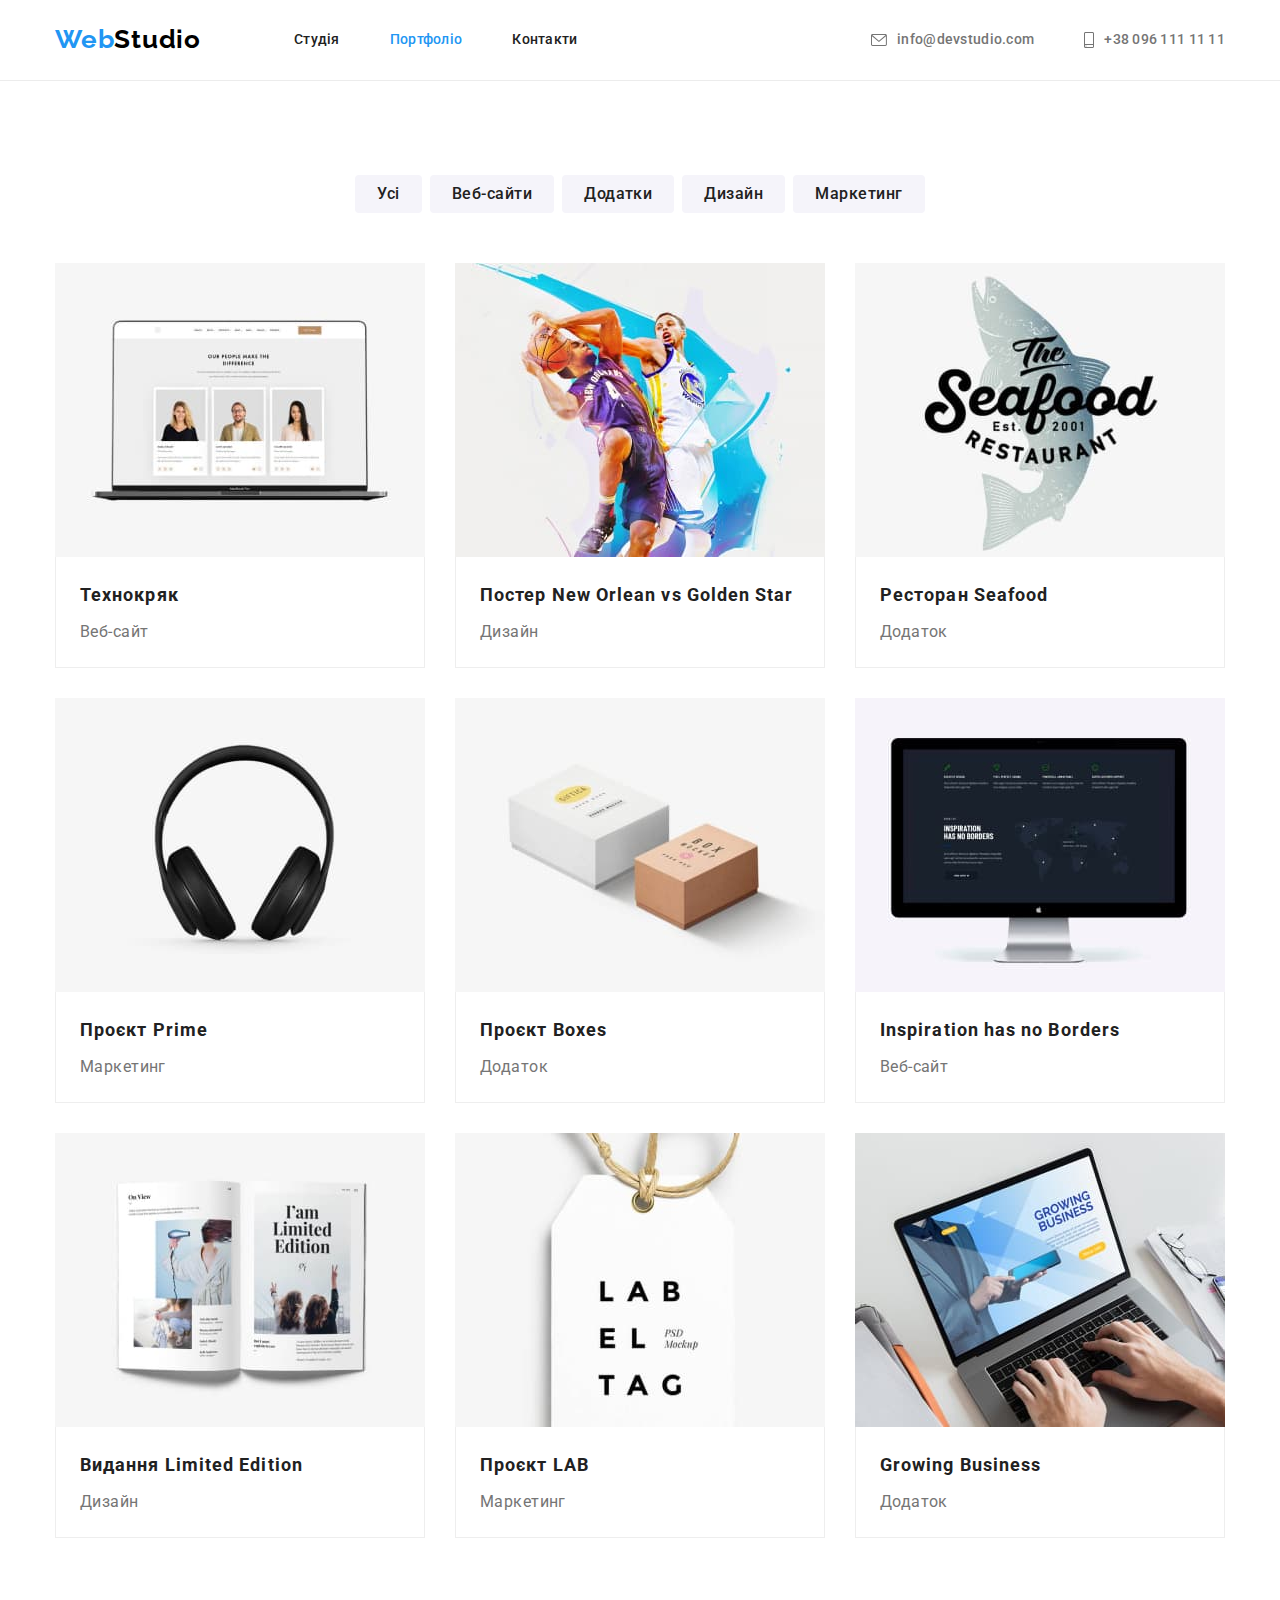
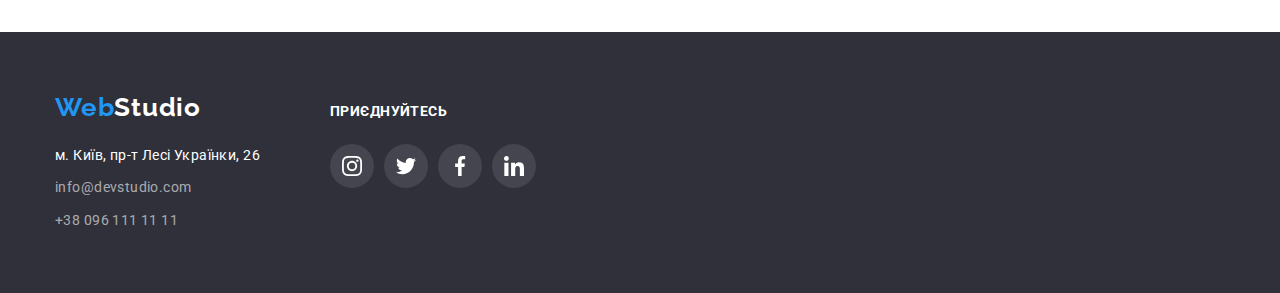
==== portfolio.html @ b747f18c "Initial commit" ====
<!DOCTYPE html>
<html lang="uk">

<head>
    <meta charset="UTF-8">
    <meta name="viewport" content="width=device-width, initial-scale=1.0">
    <link href="https://fonts.googleapis.com/css2?family=Raleway:wght@700&family=Roboto:wght@400;500;700;900&display=swap"
        rel="stylesheet">
    <title>Студія</title>
    <link rel="stylesheet" href="https://cdnjs.cloudflare.com/ajax/libs/modern-normalize/1.1.0/modern-normalize.min.css">
    <link rel="stylesheet" href="./css/styles.css">
</head>

<body>
    <!-- Site header -->
    <header class="header">
        <div class="container header-wrap">
            <nav class="header-nav">
                <a lang="en" href="./index.html" class="logo">
                    <span class="accent">Web</span><span class="logo-letter">Studio</span></a>
                <ul class="header-list">
                    <li><a href="./index.html" class="header-link link">Студія</a></li>
                    <li><a href="#" class="header-link link current">Портфоліо</a></li>
                    <li><a href="#" class="header-link link">Контакти</a></li>
                </ul>
            </nav>
            <ul class="contacts">
                <li><a href="mailto://info@devstudio.com" class="contact link"><svg width="16" height="12" class="icon-contact">
                            <use href="./images/icons.svg#icon-envelope"></use>
                        </svg>info@devstudio.com</a></li>
                <li><a href="tel:+380961111111" class="contact link"><svg width="10" height="16" class="icon-contact">
                            <use href="./images/icons.svg#icon-smartphone"></use>
                        </svg>+38 096 111 11 11</a></li>
            </ul>
        </div>
        
    </header>
    <main>
        <!--Portfolio section-->
        <section class="section">
            <div class="container">
                <h1 class="visually-hidden">Portfolio</h1>
                <ul class="filters">
                    <Li><button type="button" class="filter title button">Усі</button></Li>
                    <Li><button type="button" class="filter title button">Веб-сайти</button></Li>
                    <Li><button type="button" class="filter title button">Додатки</button></Li>
                    <Li><button type="button" class="filter title button">Дизайн</button></Li>
                    <Li><button type="button" class="filter title button">Маркетинг</button></Li>
                </ul>
                <ul class="project-cards">
                    <li class="project card">
                        <a href="">
                            <img src="./images/project/project_1.jpg" alt="Ноутбук" width="370" height="294">
                            <div class="card-container">
                                <h2 class="card-title title">Технокряк</h2>
                                <p class="project-title">Веб-сайт</p>
                            </div>
                            <!-- <p class="project-text">Lorem ipsum dolor sit amet consectetur adipisicing elit. Veniam, provident eos?</p> -->
                        </a>       
                    </li>
                    <li class="project card">
                        <a href="">
                            <img src="./images/project/project_2.jpg" alt="Троє баскетбольних гравців" width="370" height="294">
                            <div class="card-container">
                                <h2 class="card-title title">Постер New Orlean vs Golden Star</h2>
                                <p class="project-title">Дизайн</p>
                            </div>
                            <!-- <p class="project-text">Lorem ipsum dolor sit amet consectetur adipisicing elit. Eveniet, tempora.</p> -->
                        </a>
                    
                    </li>
                    <li class="project card">
                        <a href="">
                            <img src="./images/project/project_3.jpg" alt="Seafood логотип" width="370" height="294">
                            <div class="card-container">
                                <h2 class="card-title title">Ресторан Seafood</h2>
                                <p class="project-title">Додаток</p>
                            </div>
                            <!-- <p class="project-text">Lorem ipsum dolor, sit amet consectetur adipisicing elit. Nostrum!</p> -->
                        </a>    
                    </li>
                    <li class="project card">
                        <a href="">
                            <img src="./images/project/project_4.jpg" alt="навушники" width="370" height="294">
                            <div class="card-container">
                                <h2 class="card-title title">Проєкт Prime</h2>
                                <p class="project-title">Маркетинг</p> 
                            </div>
                            <!-- <p class="project-text">Lorem ipsum dolor sit amet consectetur, adipisicing elit. Possimus.</p> -->
                        </a>
                    </li>
                    <li class="project card">
                        <a href="">
                            <img src="./images/project/project_5.jpg" alt="дві коробки" width="370" height="294">
                            <div class="card-container">
                                <h2 class="card-title title">Проєкт Boxes</h2>
                                <p class="project-title">Додаток</p>
                            </div>
                            <!-- <p class="project-text">Lorem ipsum, dolor sit amet consectetur adipisicing elit. Sunt.</p>   -->
                        </a> 
                    </li>
                    <li class="project card">
                        <a href="">
                            <img src="./images/project/project_6.jpg" alt="монітор" width="370" height="294">
                            <div class="card-container">
                                <h2 class="card-title title">Inspiration has no Borders</h2>
                                <p class="project-title">Веб-сайт</p>
                            </div>
                            <!-- <p class="project-text">Lorem ipsum dolor sit amet consectetur adipisicing elit. Ratione.</p> -->
                        </a>
                    </li>
                    <li class="project card">
                        <a href="">
                            <img src="./images/project/project_7.jpg" alt="відкрита книга" width="370" height="294">
                            <div class="card-container">
                                <h2 class="card-title title">Видання Limited Edition</h2>
                                <p class="project-title">Дизайн</p>
                            </div>
                            <!-- <p class="project-text">Lorem ipsum dolor sit amet consectetur adipisicing elit. Debitis.</p> -->
                        </a>
                    </li>
                    <li class="project card">
                        <a href="">
                            <img src="./images/project/project_8.jpg" alt="label тег" width="370" height="294">
                            <div class="card-container">
                                <h2 class="card-title title">Проєкт LAB</h2>
                                <p class="project-title">Маркетинг</p>
                            </div>
                            <!-- <p class="project-text">Lorem ipsum dolor sit amet consectetur adipisicing elit. Quas.</p> -->
                        </a>
                    </li>
                    <li class="project card">
                        <a href="">
                            <img src="./images/project/project_9.jpg" alt="робота за комп'ютером " width="370" height="294">
                            <div class="card-container">
                                <h2 class="card-title title">Growing Business</h2>
                                <p class="project-title">Додаток</p>
                            </div>
                            <!-- <p class="project-text">Lorem ipsum dolor sit amet consectetur adipisicing elit. Ut.</p> -->
                        </a>
                    </li>
                </ul>
            </div>
            

        </section>
    </main>
    <footer class="footer">
        <div class="container footer-wrapper">
            <div class="address-wrapper">
                <a lang="en" href="./index.html" class="logo link">
                    <span class="accent">Web</span>Studio</a>
                </a>
                <address class="address">
                    <ul>
                        <li>
                            <a href="https://goo.gl/maps/q37ei5Kf7AUgtXnX9" target="_blank"
                                rel="noopener noreferrer nofollow" class="address-item color link">м. Київ, пр-т Лесі
                                Українки, 26</a>
                        </li>
                        <li>
                            <a href="mailto://info@devstudio.com" class="address-item link">info@devstudio.com</a>
                        </li>
                        <li><a href="tel:+380961111111" class="address-item link">+38 096 111 11 11</a></li>
                    </ul>
                </address>
            </div>
            <div class="footer-join">
                <b class="footer-join-title">Приєднуйтесь</b>
                <ul class="footer-join-list">
                    <li class="footer-icon">
                        <a href=""><svg class="footer-shape">
                                <use href="./images/icons.svg#icon-instagram"></use>
                            </svg></a>
                    </li>
    
                    <li class="footer-icon">
                        <a href=""><svg class="footer-shape">
                                <use href="./images/icons.svg#icon-twitter"></use>
                            </svg></a>
                    </li>
    
                    <li class="footer-icon">
                        <a href=""><svg class="footer-shape">
                                <use href="./images/icons.svg#icon-facebook"></use>
                            </svg></a>
                    </li>
    
                    <li class="footer-icon">
                        <a href=""><svg class="footer-shape">
                                <use href="./images/icons.svg#icon-linkedin"></use>
                            </svg></a>
                    </li>
                </ul>
    
            </div>
    
        </div>
    
    </footer>

</body>

</html>
---- css/styles.css ----
:root {
    --primary-text-color: #757575;
    --lurge-title-color: #FFFFFF;
    --title-text-color: #212121;
    --accent-color: #2196F3;
    --header-logo-color: #000000;
    --hero-footer-color: #2F303A;
    --section-color: #F5F4FA;
    --a-color: rgba(255, 255, 255, 0.6);
    --icon-color: #AFB1B8;
}

h1,
h2,
h3,
h4,
h5,
h6,
ul,
p {
    margin: 0;
}

ul {
    padding: 0;
    list-style: none;
}

body {
    background-color: var(--lurge-title-color);
    color: var(--primary-text-color);
    font-family: "Roboto", sans-serif;
    letter-spacing: 0.03em;
    font-size: 14px;
    line-height: 1.7;
}

img {
    display: block;
}

svg {
    padding: 0;
    margin: 0;
}

.container {
    width: 1200px;
    margin: 0 auto;
    padding: 0 15px;
    /* outline: 1px solid pink ; */
}

.title {
    color: var(--title-text-color);
}

a {
    text-decoration: none;
}

.link {
    color: var(--primary-text-color);
}

.link:hover,
.link:focus {
    color: var(--accent-color);
}

.section {
    padding-top: 94px;
    padding-bottom: 94px;
}

.logo {
    display: block;
    color: #000000;
    font-family: "Raleway", sans-serif;
    font-weight: 700;
    font-size: 26px;
    line-height: 1.2;
    letter-spacing: 0.03em;
    text-decoration: none;
}

/* Site header */
header {
    border-bottom: 1px solid #ECECEC;
}

.header .logo {
    margin-right: 93px;
    padding-top: 24px;
    padding-bottom: 25px;
}

.accent {
    color: var(--accent-color);
}

.header-list .current {
    color: var(--accent-color);
}

.header .link {
    display: flex;
    align-items: center;
    padding-top: 32px;
    padding-bottom: 32px;
    /* background-color: purple; */
}

.icon-contact {
    /* width: 20px;
    height: 20px; */
    margin-right: 10px;
    fill: currentColor;
}

.icon-contact:hover,
.icon-contact:focus {
    fill: currentColor;
}

.header-wrap {
    display: flex;
}

.header-nav {
    display: flex;
    align-items: center;
}

.header-list {
    display: flex;
    gap: 50px;
}

.contacts {
    display: flex;
    gap: 50px;
    align-items: center;
    margin-left: auto;
}

.header-link,
.contact {
    display: block;
    font-weight: 500;
    font-size: 14px;
    line-height: 1.14;
    letter-spacing: 0.02em;
}

.header-link {
    color: var(--title-text-color);
}

/* Hero section */
.hero {
    background: linear-gradient(rgba(47, 48, 58, 0.4), rgba(47, 48, 58, 0.4)), url(../images/bg-img.jpg);
    background-position: center;
    background-repeat: no-repeat;
    background-size: cover;
    max-width: 1600px;
    min-height: 600px;
    padding-top: 200px;
    padding-bottom: 200px;
    margin: auto;
    text-align: center;
} 

.hero-title {
    margin-bottom: 30px;
    width: 696px;
    height: 120px;
    margin-left: auto;
    margin-right: auto;

    color: var(--lurge-title-color);
    font-weight: 900;
    font-size: 44px;
    line-height: 1.36;
    /* text-align: center; */
    letter-spacing: 0.06em;
    text-transform: uppercase;
}

.button {
    padding: 0;
    cursor: pointer;
}

.hero-button {
    box-shadow: 0px 4px 4px rgba(0, 0, 0, 0.15);
    border-radius: 4px;
    border: none;
    padding: 10px 32px;
    background-color: var(--accent-color);
    color: var(--lurge-title-color);
    font-family: inherit;
    font-weight: 700;
    font-size: 16px;
    line-height: 1.9;
    letter-spacing: 0.06em;
    text-align: center;
}

.hero-button:hover,
.hero-button:focus {
    background-color: #188CE8;
}

/* Preferens section */
.preference-list {
    display: flex;
}

.preference-list > li:not(:first-child) {
    margin-left: 30px;
}

.preference-list > li {
    /* background-color: blue; */
    width: 270px;
}

.preference-wrapper {
    width: 270px;
    height: 120px;
    background-color: var(--section-color);
    border-radius: 4px;
    display: flex;
    align-items: center;
    justify-content: center;
    margin-bottom: 30px;
}

.preference-title {
    font-weight: 700;
    font-size: 14px;
    line-height: 1.1;
    letter-spacing: 0.03em;
    text-transform: uppercase;
    margin-bottom: 10px;
}

/* Hide heading */
.visually-hidden {
    position: absolute;
    white-space: nowrap;
    width: 1px;
    height: 1px;
    overflow: hidden;
    border: 0;
    padding: 0;
    clip: rect(0 0 0 0);
    clip-path: inset(50%);
    margin: -1px;
}



.section-title {
    font-weight: 700;
    font-size: 36px;
    line-height: 1.2;
    text-align: center;
    margin-bottom: 50px;
}

/* Specifics section */
.specifics {
    padding-top: 0px;
}

.specific-list {
    display: flex;
}

.specific-list > li:not(:first-child) {
    margin-left: 30px;
}

/* Team */
.team {
    display: flex;
    justify-content: space-between;
}

.team > li {
    background-color: var(--lurge-title-color);
    box-shadow: 0px 1px 3px rgba(0, 0, 0, 0.12), 0px 1px 1px rgba(0, 0, 0, 0.14), 0px 2px 1px rgba(0, 0, 0, 0.2);
    border-radius: 0px 0px 4px 4px;
}

.team-container {
    padding-top: 30px;
    padding-bottom: 30px;

    text-align: center;
}

.section-team {
    background-color: var(--section-color);
}

.card {
    background-color: var(--lurge-title-color);
}

.name,
.desc {
    font-size: 16px;
    line-height: 1.2;
}

.name {
    margin-bottom: 10px;

    font-weight: 500;
}

.team-list {
    display: flex;
    gap: 10px;
    justify-content: center;
    margin-top: 16px;
}

.team-list a {
    display: flex;
    align-items: center;
    justify-content: center;
    height: 44px;
    width: 44px;
    background: var(--lurge-title-color);
    border-radius: 50%;
}

.section-team a:hover svg,
.section-team a:focus svg {
    fill: var(--lurge-title-color);
}

.team-list svg {
    width: 20px;
    height: 20px;
    fill: var(--icon-color)
}

.team-list a:hover,
.team-list a:focus {
    background: var(--accent-color);
    border-radius: 50%;
}

/* Customers */

.customers-list {
    display: flex;
    gap: 30px;
}

.customers-list a {
    display: flex;
    justify-content: center;
    align-items: center;
    width: 170px;
    height: 92px;
    border: 1px solid var(--icon-color);
    border-radius: 4px;
}

.customers svg {
    fill: var(--icon-color);
    width: 106px;
    height: 60px;
}

.customers-list a:hover,
.customers-list a:focus {
    border: 1px solid var(--accent-color);
}

.customers-list a:hover svg,
.customers-list a:focus svg {
    fill: var(--accent-color);
}

/* Portfolio */
.filter {
    border-radius: 4px;
    border: none;
    padding: 6px 22px;

    background-color: var(--section-color);
    font-family: inherit;       
    font-weight: 500;
    font-size: 16px;
    line-height: 1.62;
    text-align: center;
    letter-spacing: 0.03em;
}

.filter:hover,
.filter:focus {
    box-shadow: 0px 3px 1px rgba(0, 0, 0, 0.1), 0px 1px 2px rgba(0, 0, 0, 0.08), 0px 2px 2px rgba(0, 0, 0, 0.12);

    color: var(--lurge-title-color);
    background-color: var(--accent-color);
}

.card-title {
    font-weight: 700;
    font-size: 18px;
    line-height: 2;
    letter-spacing: 0.06em;
    margin-bottom: 4px;
}

.project-title {
    font-size: 16px;
    line-height: 1.88;
    color: var(--primary-text-color)
}

.filters {
    display: flex;
    justify-content: center;
    gap: 8px;
    margin-bottom: 50px;
}

.card-container {
    width: 370px;
    padding: 20px 24px;
    border-right: 1px solid #EEEEEE;
    border-left: 1px solid #EEEEEE;  
    border-bottom: 1px solid #EEEEEE;
}

.project-cards {
    display: flex;
    flex-wrap: wrap;
    /* justify-content: space-between; */
    /* width: 370px; */
}

.project-cards a {
    display: block;
}

.project-cards a:hover,
.project-cards a:focus {
    box-shadow: 0px 1px 1px rgba(0, 0, 0, 0.12), 0px 4px 4px rgba(0, 0, 0, 0.06), 1px 4px 6px rgba(0, 0, 0, 0.16);
}

.project {
    width: calc((100% - 60px) / 3);
    margin-right: 30px;
    margin-bottom: 30px;
}

.project:nth-child(3n) {
    margin-right: 0;
}

.project:nth-last-child(-n + 3) {
    margin-bottom: 0;
} 

/* Footer */
.footer {
    background-color: var(--hero-footer-color);
    padding-top: 60px;
    padding-bottom: 60px;
}

.footer-wrapper {
    display: flex;
    align-items: baseline;
}

.footer .logo {
    margin-bottom: 20px;

    color: var(--lurge-title-color);
}

.address-item {
    display: block;

    font-style: normal;
    color: var(--a-color);
}

.address li:not(:last-child) {
    margin-bottom: 9px;
}

.address-item.color {
    color: var(--lurge-title-color);
}

.footer-join {
    margin-left: 70px;
}

.footer-join-title {
    font-weight: 700;
    font-size: 14px;
    line-height: 1.14;
    text-transform: uppercase;
    color: var(--lurge-title-color);
}

.footer-join-list {
    display: flex;
    gap: 10px;
    margin-top: 20px;
}

.footer-join-list a {
    display: flex;
    align-items: center;
    justify-content: center;
    height: 44px;
    width: 44px;
    background: rgba(255, 255, 255, 0.1);
    border-radius: 50%;
}

.footer-join-list svg {
    fill: var(--lurge-title-color);
    width: 20px;
    height: 20px;
}

.footer-join-list a:hover {
    background: var(--accent-color);
    border-radius: 50%;
}

.footer-join-list a:focus {
    fill: var(--lurge-title-color);
    background: var(--accent-color);
    border-radius: 50%;
}
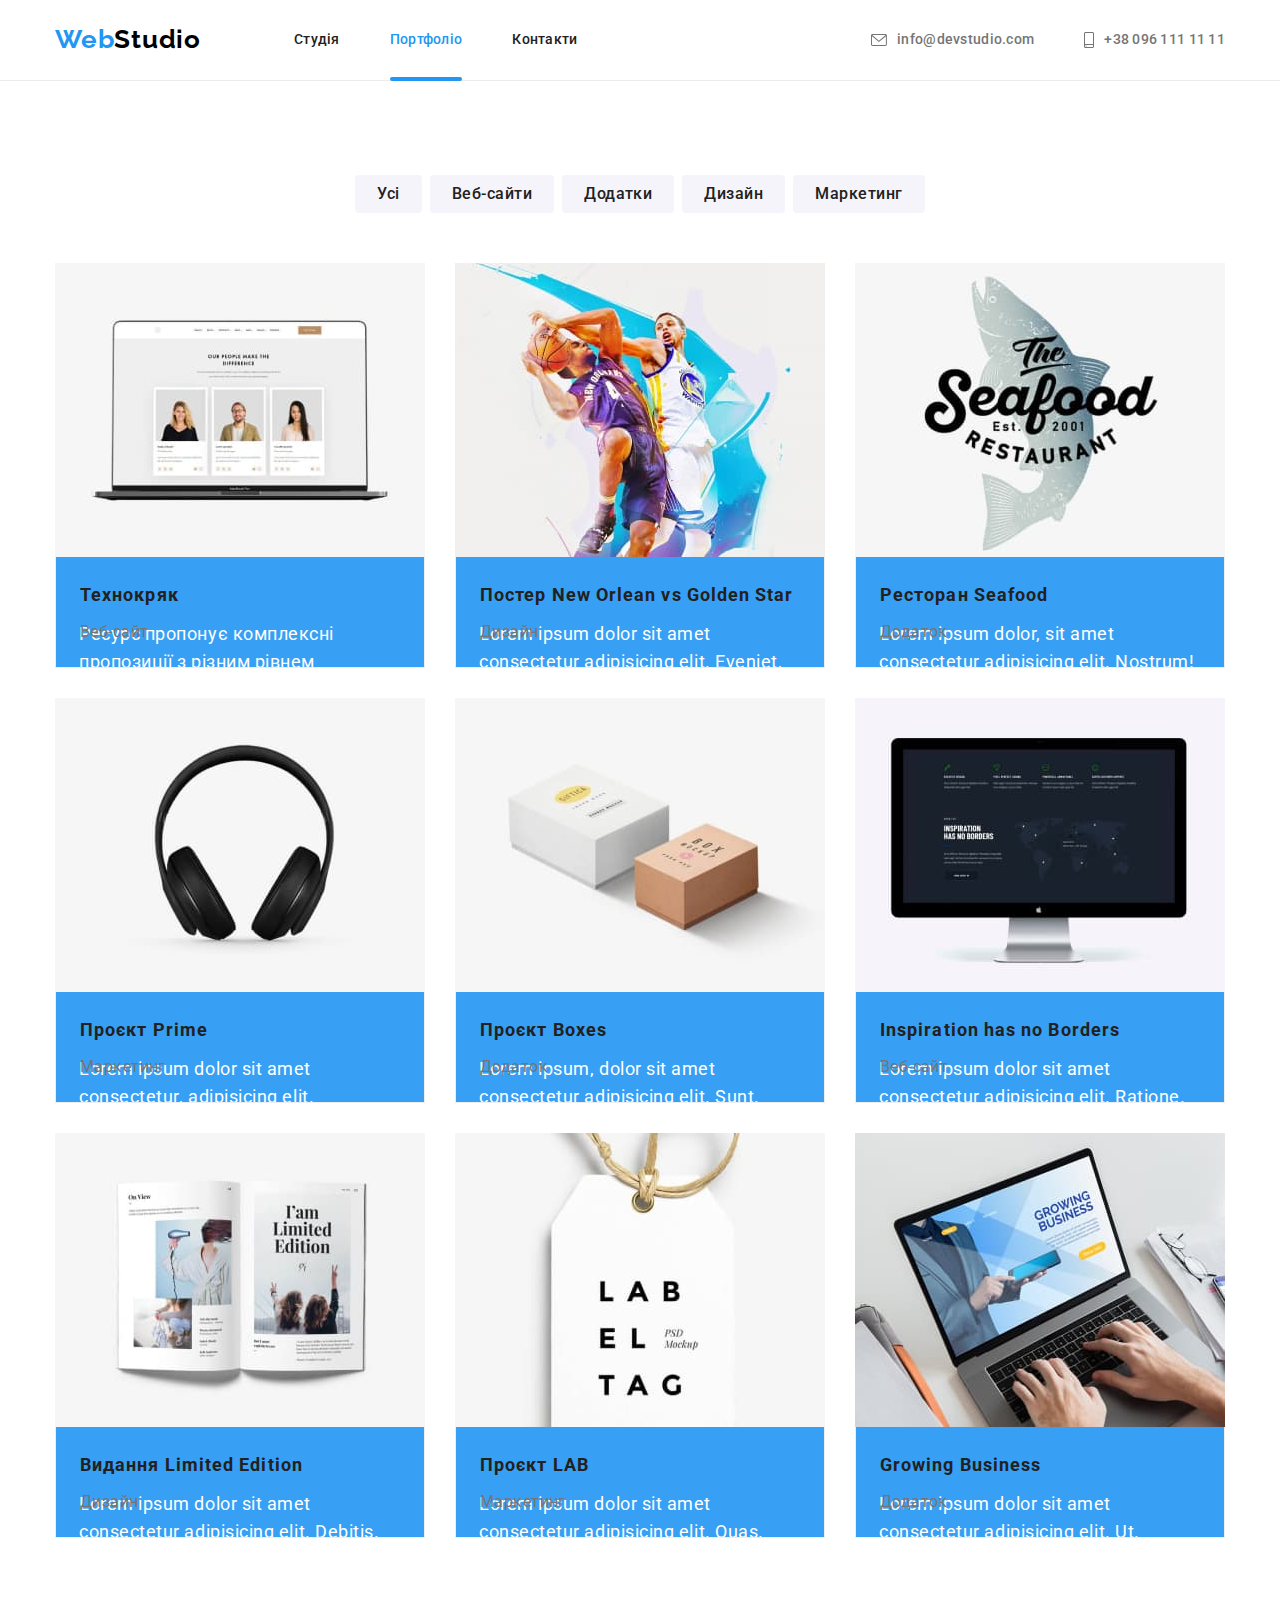
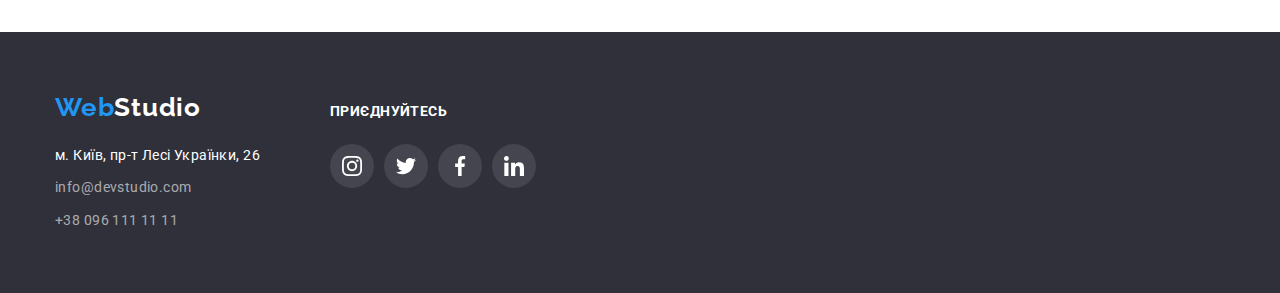
==== commit c6ff4975: "added modal" ====
--- a/portfolio.html
+++ b/portfolio.html
@@ -49,13 +49,16 @@
                 </ul>
                 <ul class="project-cards">
                     <li class="project card">
-                        <a href="">
+                        <a href=""> 
                             <img src="./images/project/project_1.jpg" alt="Ноутбук" width="370" height="294">
+                            <div class="project-overlay">
+                                <p class="project-text">Ресурс пропонує комплексні пропозиції з різним рівнем функціоналу та сервісів. Все це дозволить відвідувачу отримати
+                                вичерпні відомості про компанію чи приватну особу.</p>
+                            </div>
                             <div class="card-container">
                                 <h2 class="card-title title">Технокряк</h2>
                                 <p class="project-title">Веб-сайт</p>
                             </div>
-                            <!-- <p class="project-text">Lorem ipsum dolor sit amet consectetur adipisicing elit. Veniam, provident eos?</p> -->
                         </a>       
                     </li>
                     <li class="project card">
@@ -65,7 +68,9 @@
                                 <h2 class="card-title title">Постер New Orlean vs Golden Star</h2>
                                 <p class="project-title">Дизайн</p>
                             </div>
-                            <!-- <p class="project-text">Lorem ipsum dolor sit amet consectetur adipisicing elit. Eveniet, tempora.</p> -->
+                            <div class="project-overlay">
+                                <p class="project-text">Lorem ipsum dolor sit amet consectetur adipisicing elit. Eveniet, tempora.</p>
+                            </div>
                         </a>
                     
                     </li>
@@ -76,7 +81,9 @@
                                 <h2 class="card-title title">Ресторан Seafood</h2>
                                 <p class="project-title">Додаток</p>
                             </div>
-                            <!-- <p class="project-text">Lorem ipsum dolor, sit amet consectetur adipisicing elit. Nostrum!</p> -->
+                            <div class="project-overlay">
+                                <p class="project-text">Lorem ipsum dolor, sit amet consectetur adipisicing elit. Nostrum!</p>
+                            </div>
                         </a>    
                     </li>
                     <li class="project card">
@@ -86,7 +93,9 @@
                                 <h2 class="card-title title">Проєкт Prime</h2>
                                 <p class="project-title">Маркетинг</p> 
                             </div>
-                            <!-- <p class="project-text">Lorem ipsum dolor sit amet consectetur, adipisicing elit. Possimus.</p> -->
+                            <div class="project-overlay">
+                                <p class="project-text">Lorem ipsum dolor sit amet consectetur, adipisicing elit. Possimus.</p>
+                            </div>
                         </a>
                     </li>
                     <li class="project card">
@@ -96,7 +105,9 @@
                                 <h2 class="card-title title">Проєкт Boxes</h2>
                                 <p class="project-title">Додаток</p>
                             </div>
-                            <!-- <p class="project-text">Lorem ipsum, dolor sit amet consectetur adipisicing elit. Sunt.</p>   -->
+                            <div class="project-overlay">
+                                <p class="project-text">Lorem ipsum, dolor sit amet consectetur adipisicing elit. Sunt.</p>  
+                            </div>
                         </a> 
                     </li>
                     <li class="project card">
@@ -106,7 +117,9 @@
                                 <h2 class="card-title title">Inspiration has no Borders</h2>
                                 <p class="project-title">Веб-сайт</p>
                             </div>
-                            <!-- <p class="project-text">Lorem ipsum dolor sit amet consectetur adipisicing elit. Ratione.</p> -->
+                            <div class="project-overlay">
+                                <p class="project-text">Lorem ipsum dolor sit amet consectetur adipisicing elit. Ratione.</p>
+                            </div>
                         </a>
                     </li>
                     <li class="project card">
@@ -116,7 +129,9 @@
                                 <h2 class="card-title title">Видання Limited Edition</h2>
                                 <p class="project-title">Дизайн</p>
                             </div>
-                            <!-- <p class="project-text">Lorem ipsum dolor sit amet consectetur adipisicing elit. Debitis.</p> -->
+                            <div class="project-overlay">
+                                <p class="project-text">Lorem ipsum dolor sit amet consectetur adipisicing elit. Debitis.</p>
+                            </div>
                         </a>
                     </li>
                     <li class="project card">
@@ -126,7 +141,9 @@
                                 <h2 class="card-title title">Проєкт LAB</h2>
                                 <p class="project-title">Маркетинг</p>
                             </div>
-                            <!-- <p class="project-text">Lorem ipsum dolor sit amet consectetur adipisicing elit. Quas.</p> -->
+                            <div class="project-overlay">
+                                <p class="project-text">Lorem ipsum dolor sit amet consectetur adipisicing elit. Quas.</p>
+                            </div>
                         </a>
                     </li>
                     <li class="project card">
@@ -136,7 +153,9 @@
                                 <h2 class="card-title title">Growing Business</h2>
                                 <p class="project-title">Додаток</p>
                             </div>
-                            <!-- <p class="project-text">Lorem ipsum dolor sit amet consectetur adipisicing elit. Ut.</p> -->
+                            <div class="project-overlay">
+                                <p class="project-text">Lorem ipsum dolor sit amet consectetur adipisicing elit. Ut.</p>
+                            </div>    
                         </a>
                     </li>
                 </ul>
--- a/css/styles.css
+++ b/css/styles.css
@@ -57,10 +57,12 @@
 
 a {
     text-decoration: none;
+    transition: color 250ms cubic-bezier(0.4, 0, 0.2, 1);
 }
 
 .link {
     color: var(--primary-text-color);
+
 }
 
 .link:hover,
@@ -100,7 +102,20 @@
 }
 
 .header-list .current {
+    position: relative;
+    display: block;
     color: var(--accent-color);
+}
+
+.current::after {
+    position: absolute;
+    display: block;
+    content: '';
+    width: 100%;
+    height: 4px;
+    border-radius: 2px;
+    background-color: var(--accent-color);
+    top: 77px;
 }
 
 .header .link {
@@ -110,6 +125,10 @@
     padding-bottom: 32px;
     /* background-color: purple; */
 }
+
+/* .header-link .icon-contact {
+    transition: fill 2000ms cubic-bezier(0.4, 0, 0.2, 1);
+} */
 
 .icon-contact {
     /* width: 20px;
@@ -190,6 +209,11 @@
 .button {
     padding: 0;
     cursor: pointer;
+    margin: 0 auto;
+    display: block;
+    transition-property: background-color, box-shadow;
+    transition-duration: 250ms, 250ms;
+    transition-timing-function: cubic-bezier(0.4, 0, 0.2, 1), cubic-bezier(0.4, 0, 0.2, 1);
 }
 
 .hero-button {
@@ -204,12 +228,71 @@
     font-size: 16px;
     line-height: 1.9;
     letter-spacing: 0.06em;
-    text-align: center;
+    /* text-align: center; */
 }
 
 .hero-button:hover,
 .hero-button:focus {
     background-color: #188CE8;
+}
+
+/* Modal Section */
+.backdrop {
+    display: flex;
+    justify-content: center;
+    align-items: center;
+    position: fixed;
+    top: 0;
+    width: 100%;
+    height: 100%;
+    z-index: 3;
+    background-color: rgba(0, 0, 0, 0.1);
+    transition-property: background-color;
+    transition-duration: 250ms;
+    transition-timing-function: cubic-bezier(0.4, 0, 0.2, 1);
+}
+
+.modal {
+    display: flex;
+    justify-content: right;
+    position: absolute;
+    width: 528px;
+    height: 581px;
+    padding: 8px 8px;
+    background-color: #FFFFFF;
+    box-shadow: 0px 1px 3px rgba(0, 0, 0, 0.12), 0px 1px 1px rgba(0, 0, 0, 0.14), 0px 2px 1px rgba(0, 0, 0, 0.2);
+    border-radius: 4px;
+    transition-property: background-color, box-shadow;
+    transition-duration: 250ms, 250ms;
+    transition-timing-function: cubic-bezier(0.4, 0, 0.2, 1), cubic-bezier(0.4, 0, 0.2, 1);
+}
+
+.modal-close {
+    display: flex;
+    align-items: center;
+    justify-content: center;
+    background: var(--lurge-title-color);
+    border: rgba(0, 0, 0, 0.1) 1px solid;
+    border-radius: 50%;
+    width: 30px;
+    height: 30px;
+}
+
+.modal-close .svg {
+    fill: var(--lurge-title-color);
+}
+
+.is-hidden {
+    visibility: hidden;
+    opacity: 0;
+    pointer-events: none;
+}
+
+.backdrop.is-hidden .modal {
+    transform: scale(3);
+    transition-property: transform;
+    transition-duration: 250ms;
+    transition-timing-function: cubic-bezier(0.4, 0, 0.2, 1);
 }
 
 /* Preferens section */
@@ -335,8 +418,11 @@
     justify-content: center;
     height: 44px;
     width: 44px;
-    background: var(--lurge-title-color);
+    background-color: var(--lurge-title-color);
     border-radius: 50%;
+    transition-property: background-color;
+    transition-duration: 250ms;
+    transition-timing-function: cubic-bezier(0.4, 0, 0.2, 1);
 }
 
 .section-team a:hover svg,
@@ -347,7 +433,10 @@
 .team-list svg {
     width: 20px;
     height: 20px;
-    fill: var(--icon-color)
+    fill: var(--icon-color);
+    transition-property: fill;
+    transition-duration: 250ms;
+    transition-timing-function: cubic-bezier(0.4, 0, 0.2, 1);
 }
 
 .team-list a:hover,
@@ -371,12 +460,18 @@
     height: 92px;
     border: 1px solid var(--icon-color);
     border-radius: 4px;
+    transition-property: border;
+    transition-duration: 250ms;
+    transition-timing-function: cubic-bezier(0.4, 0, 0.2, 1);
 }
 
 .customers svg {
     fill: var(--icon-color);
     width: 106px;
     height: 60px;
+    transition-property: fill;
+    transition-duration: 250ms;
+    transition-timing-function: cubic-bezier(0.4, 0, 0.2, 1);
 }
 
 .customers-list a:hover,
@@ -402,6 +497,9 @@
     line-height: 1.62;
     text-align: center;
     letter-spacing: 0.03em;
+    transition-property: color, background-color, box-shadow;
+    transition-duration: 250ms, 250ms, 250ms;
+    transition-timing-function: cubic-bezier(0.4, 0, 0.2, 1), cubic-bezier(0.4, 0, 0.2, 1), cubic-bezier(0.4, 0, 0.2, 1);
 }
 
 .filter:hover,
@@ -434,6 +532,9 @@
 }
 
 .card-container {
+    position: relative;
+    overflow: hidden;
+    z-index: 2;
     width: 370px;
     padding: 20px 24px;
     border-right: 1px solid #EEEEEE;
@@ -450,11 +551,47 @@
 
 .project-cards a {
     display: block;
+    position: relative;
+    transition-property: box-shadow;
+    transition-duration: 250ms;
+    transition-timing-function: cubic-bezier(0.4, 0, 0.2, 1);
 }
 
 .project-cards a:hover,
 .project-cards a:focus {
     box-shadow: 0px 1px 1px rgba(0, 0, 0, 0.12), 0px 4px 4px rgba(0, 0, 0, 0.06), 1px 4px 6px rgba(0, 0, 0, 0.16);
+}
+
+.project a { 
+    position: relative;
+    transition-property: box-shadow;
+    transition-duration: 250ms;
+    transition-timing-function: cubic-bezier(0.4, 0, 0.2, 1);
+    overflow: hidden;
+}
+
+.project a:hover .project-overlay,
+.project a:focus .project-overlay {
+    transform: translatex(0);
+}
+
+.project-overlay {
+    position: absolute;
+    top: 0;
+    width: 370px;
+    height: 294px;
+    padding: 63px 24px;
+    margin: 0 auto;
+    font-size: 18px;
+    line-height: 1.56;
+    letter-spacing: 0.03em;
+    color: var(--lurge-title-color);
+    background-color: rgba(33, 150, 243, 0.9);
+    z-index: 1;
+    transform: translatey(100%);
+    transition-property: transform;
+    transition-duration: 250ms;
+    transition-timing-function: cubic-bezier(0.4, 0, 0.2, 1)
 }
 
 .project {
@@ -528,8 +665,12 @@
     justify-content: center;
     height: 44px;
     width: 44px;
-    background: rgba(255, 255, 255, 0.1);
+    background-color: rgba(255, 255, 255, 0.1);
     border-radius: 50%;
+    transition-property: background-color;
+    transition-duration: 250ms;
+    transition-timing-function: cubic-bezier(0.4, 0, 0.2, 1);
+    
 }
 
 .footer-join-list svg {
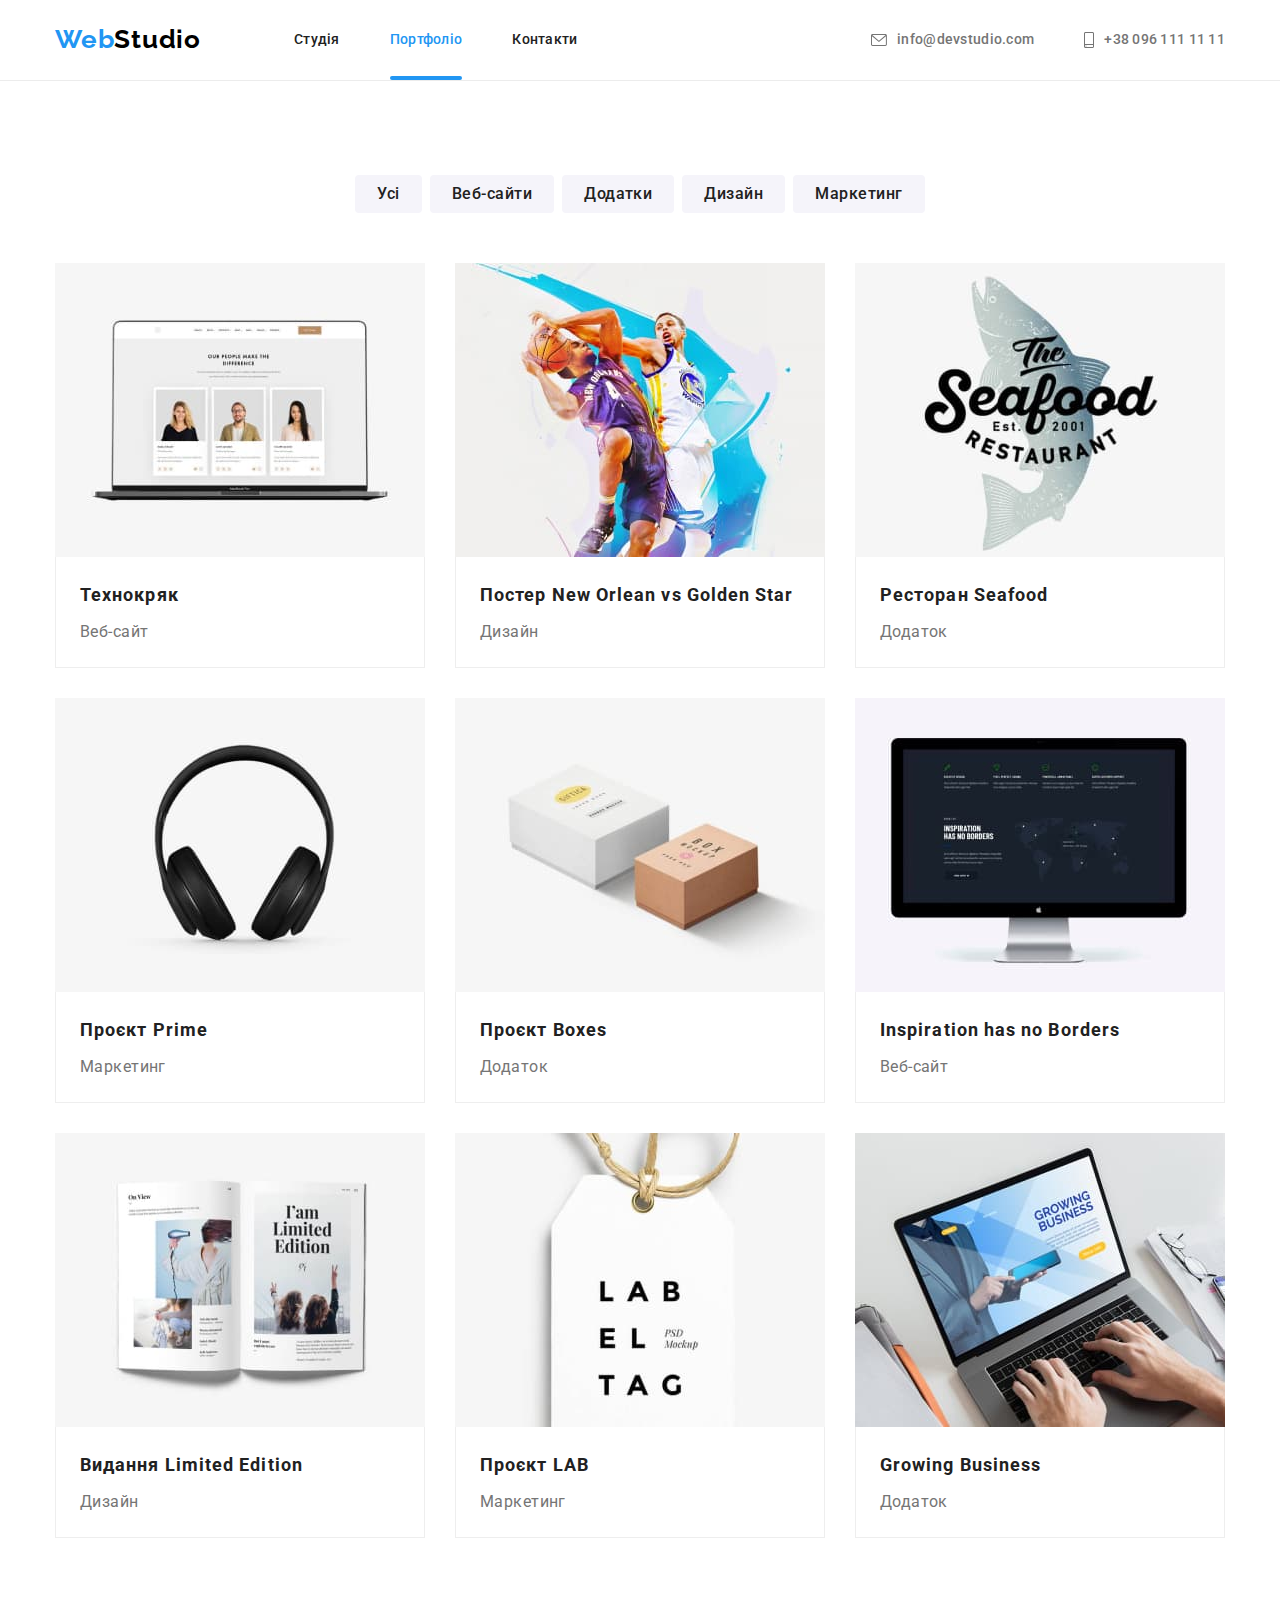
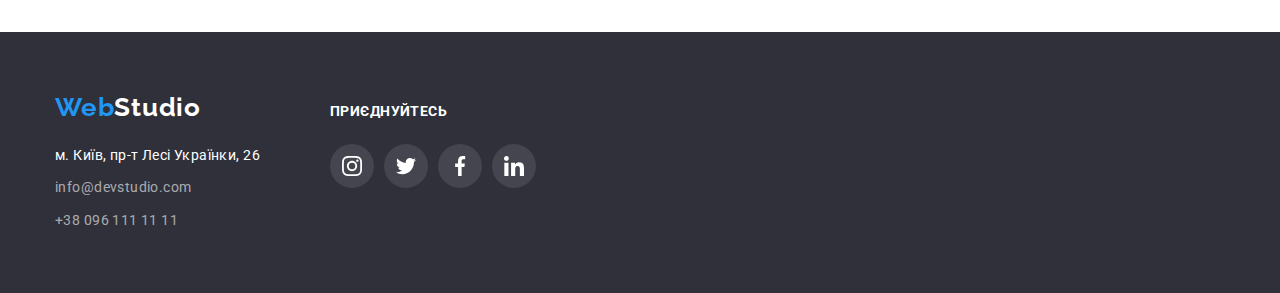
==== commit e69f3395: "corrects modal" ====
--- a/portfolio.html
+++ b/portfolio.html
@@ -50,10 +50,12 @@
                 <ul class="project-cards">
                     <li class="project card">
                         <a href=""> 
-                            <img src="./images/project/project_1.jpg" alt="Ноутбук" width="370" height="294">
-                            <div class="project-overlay">
-                                <p class="project-text">Ресурс пропонує комплексні пропозиції з різним рівнем функціоналу та сервісів. Все це дозволить відвідувачу отримати
+                            <div class="project-overlay">
+                                <img src="./images/project/project_1.jpg" alt="Ноутбук" width="370" height="294">
+                                <div class="paragraph">
+                                    <p class="project-text">Ресурс пропонує комплексні пропозиції з різним рівнем функціоналу та сервісів. Все це дозволить відвідувачу отримати
                                 вичерпні відомості про компанію чи приватну особу.</p>
+                                </div>
                             </div>
                             <div class="card-container">
                                 <h2 class="card-title title">Технокряк</h2>
@@ -63,99 +65,115 @@
                     </li>
                     <li class="project card">
                         <a href="">
-                            <img src="./images/project/project_2.jpg" alt="Троє баскетбольних гравців" width="370" height="294">
+                            <div class="project-overlay">
+                                <img src="./images/project/project_2.jpg" alt="Троє баскетбольних гравців" width="370" height="294">
+                                <div class="paragraph">
+                                    <p class="project-text">Lorem ipsum dolor sit amet consectetur adipisicing elit. Eveniet, tempora.</p>
+                                </div>
+                            </div>
                             <div class="card-container">
                                 <h2 class="card-title title">Постер New Orlean vs Golden Star</h2>
                                 <p class="project-title">Дизайн</p>
                             </div>
-                            <div class="project-overlay">
-                                <p class="project-text">Lorem ipsum dolor sit amet consectetur adipisicing elit. Eveniet, tempora.</p>
-                            </div>
                         </a>
                     
                     </li>
                     <li class="project card">
                         <a href="">
-                            <img src="./images/project/project_3.jpg" alt="Seafood логотип" width="370" height="294">
+                            <div class="project-overlay">
+                                <img src="./images/project/project_3.jpg" alt="Seafood логотип" width="370" height="294">
+                                <div class="paragraph">
+                                    <p class="project-text">Lorem ipsum dolor, sit amet consectetur adipisicing elit. Nostrum!</p>
+                                </div>
+                            </div>
                             <div class="card-container">
                                 <h2 class="card-title title">Ресторан Seafood</h2>
                                 <p class="project-title">Додаток</p>
                             </div>
-                            <div class="project-overlay">
-                                <p class="project-text">Lorem ipsum dolor, sit amet consectetur adipisicing elit. Nostrum!</p>
-                            </div>
                         </a>    
                     </li>
                     <li class="project card">
                         <a href="">
-                            <img src="./images/project/project_4.jpg" alt="навушники" width="370" height="294">
+                            <div class="project-overlay">
+                                <img src="./images/project/project_4.jpg" alt="навушники" width="370" height="294">
+                                <div class="paragraph">
+                                    <p class="project-text">Lorem ipsum dolor sit amet consectetur, adipisicing elit. Possimus.</p>
+                                </div>
+                            </div>
                             <div class="card-container">
                                 <h2 class="card-title title">Проєкт Prime</h2>
                                 <p class="project-title">Маркетинг</p> 
                             </div>
-                            <div class="project-overlay">
-                                <p class="project-text">Lorem ipsum dolor sit amet consectetur, adipisicing elit. Possimus.</p>
-                            </div>
-                        </a>
-                    </li>
-                    <li class="project card">
-                        <a href="">
-                            <img src="./images/project/project_5.jpg" alt="дві коробки" width="370" height="294">
+                        </a>
+                    </li>
+                    <li class="project card">
+                        <a href="">
+                            <div class="project-overlay">
+                                <img src="./images/project/project_5.jpg" alt="дві коробки" width="370" height="294">
+                                <div class="paragraph">
+                                    <p class="project-text">Lorem ipsum, dolor sit amet consectetur adipisicing elit. Sunt.</p>
+                                </div>
+                            </div>
                             <div class="card-container">
                                 <h2 class="card-title title">Проєкт Boxes</h2>
                                 <p class="project-title">Додаток</p>
                             </div>
-                            <div class="project-overlay">
-                                <p class="project-text">Lorem ipsum, dolor sit amet consectetur adipisicing elit. Sunt.</p>  
-                            </div>
                         </a> 
                     </li>
                     <li class="project card">
                         <a href="">
-                            <img src="./images/project/project_6.jpg" alt="монітор" width="370" height="294">
+                            <div class="project-overlay">
+                                <img src="./images/project/project_6.jpg" alt="монітор" width="370" height="294">
+                                <div class="paragraph">
+                                    <p class="project-text">Lorem ipsum dolor sit amet consectetur adipisicing elit. Ratione.</p>
+                                </div>
+                            </div>
                             <div class="card-container">
                                 <h2 class="card-title title">Inspiration has no Borders</h2>
                                 <p class="project-title">Веб-сайт</p>
                             </div>
-                            <div class="project-overlay">
-                                <p class="project-text">Lorem ipsum dolor sit amet consectetur adipisicing elit. Ratione.</p>
-                            </div>
-                        </a>
-                    </li>
-                    <li class="project card">
-                        <a href="">
-                            <img src="./images/project/project_7.jpg" alt="відкрита книга" width="370" height="294">
+                        </a>
+                    </li>
+                    <li class="project card">
+                        <a href="">
+                            <div class="project-overlay">
+                                <img src="./images/project/project_7.jpg" alt="відкрита книга" width="370" height="294">
+                                <div class="paragraph">
+                                    <p class="project-text">Lorem ipsum dolor sit amet consectetur adipisicing elit. Debitis.</p>
+                                </div>
+                            </div>
                             <div class="card-container">
                                 <h2 class="card-title title">Видання Limited Edition</h2>
                                 <p class="project-title">Дизайн</p>
                             </div>
-                            <div class="project-overlay">
-                                <p class="project-text">Lorem ipsum dolor sit amet consectetur adipisicing elit. Debitis.</p>
-                            </div>
-                        </a>
-                    </li>
-                    <li class="project card">
-                        <a href="">
-                            <img src="./images/project/project_8.jpg" alt="label тег" width="370" height="294">
+                        </a>
+                    </li>
+                    <li class="project card">
+                        <a href="">
+                            <div class="project-overlay">
+                                <img src="./images/project/project_8.jpg" alt="label тег" width="370" height="294">
+                                <div class="paragraph">
+                                    <p class="project-text">Lorem ipsum dolor sit amet consectetur adipisicing elit. Quas.</p>
+                                </div>
+                            </div>
                             <div class="card-container">
                                 <h2 class="card-title title">Проєкт LAB</h2>
                                 <p class="project-title">Маркетинг</p>
                             </div>
-                            <div class="project-overlay">
-                                <p class="project-text">Lorem ipsum dolor sit amet consectetur adipisicing elit. Quas.</p>
-                            </div>
-                        </a>
-                    </li>
-                    <li class="project card">
-                        <a href="">
-                            <img src="./images/project/project_9.jpg" alt="робота за комп'ютером " width="370" height="294">
+                        </a>
+                    </li>
+                    <li class="project card">
+                        <a href="">
+                            <div class="project-overlay">
+                                <img src="./images/project/project_9.jpg" alt="робота за комп'ютером " width="370" height="294">
+                                <div class="paragraph">
+                                    <p class="project-text">Lorem ipsum dolor sit amet consectetur adipisicing elit. Ut.</p>
+                                </div>
+                            </div>
                             <div class="card-container">
                                 <h2 class="card-title title">Growing Business</h2>
                                 <p class="project-title">Додаток</p>
-                            </div>
-                            <div class="project-overlay">
-                                <p class="project-text">Lorem ipsum dolor sit amet consectetur adipisicing elit. Ut.</p>
-                            </div>    
+                            </div>  
                         </a>
                     </li>
                 </ul>
--- a/css/styles.css
+++ b/css/styles.css
@@ -115,7 +115,7 @@
     height: 4px;
     border-radius: 2px;
     background-color: var(--accent-color);
-    top: 77px;
+    bottom: 0;
 }
 
 .header .link {
@@ -253,12 +253,9 @@
 }
 
 .modal {
-    display: flex;
-    justify-content: right;
-    position: absolute;
+    position: relative;
     width: 528px;
     height: 581px;
-    padding: 8px 8px;
     background-color: #FFFFFF;
     box-shadow: 0px 1px 3px rgba(0, 0, 0, 0.12), 0px 1px 1px rgba(0, 0, 0, 0.14), 0px 2px 1px rgba(0, 0, 0, 0.2);
     border-radius: 4px;
@@ -268,6 +265,10 @@
 }
 
 .modal-close {
+    position: absolute;
+    top: 8px;
+    right: 8px;
+    cursor: pointer;
     display: flex;
     align-items: center;
     justify-content: center;
@@ -531,27 +532,41 @@
     margin-bottom: 50px;
 }
 
-.card-container {
-    position: relative;
-    overflow: hidden;
-    z-index: 2;
-    width: 370px;
+.card-title {
+    font-weight: 700;
+    font-size: 18px;
+    line-height: 2;
+    letter-spacing: 0.06em;
+    margin-bottom: 4px;
+}
+
+.project-title {
+    font-size: 16px;
+    line-height: 1.88;
+    color: var(--primary-text-color)
+}
+
+.filters {
+    display: flex;
+    justify-content: center;
+    gap: 8px;
+    margin-bottom: 50px;
+}
+
+.card-container {   
     padding: 20px 24px;
     border-right: 1px solid #EEEEEE;
-    border-left: 1px solid #EEEEEE;  
+    border-left: 1px solid #EEEEEE;
     border-bottom: 1px solid #EEEEEE;
 }
 
 .project-cards {
     display: flex;
     flex-wrap: wrap;
-    /* justify-content: space-between; */
-    /* width: 370px; */
 }
 
 .project-cards a {
     display: block;
-    position: relative;
     transition-property: box-shadow;
     transition-duration: 250ms;
     transition-timing-function: cubic-bezier(0.4, 0, 0.2, 1);
@@ -562,36 +577,38 @@
     box-shadow: 0px 1px 1px rgba(0, 0, 0, 0.12), 0px 4px 4px rgba(0, 0, 0, 0.06), 1px 4px 6px rgba(0, 0, 0, 0.16);
 }
 
-.project a { 
+.project-overlay {
     position: relative;
-    transition-property: box-shadow;
-    transition-duration: 250ms;
-    transition-timing-function: cubic-bezier(0.4, 0, 0.2, 1);
     overflow: hidden;
 }
 
-.project a:hover .project-overlay,
-.project a:focus .project-overlay {
-    transform: translatex(0);
-}
-
-.project-overlay {
+/* .project-overlay:hover .paragraph,
+.project-overlay:focus .paragraph {
+    transform: translateY(0);
+} */
+
+.project-cards a:hover .paragraph,
+.project-cards a:focus .paragraph {
+    transform: translateY(0);
+}
+
+.paragraph {
+    top: 0;
+    left: 0;
     position: absolute;
-    top: 0;
-    width: 370px;
-    height: 294px;
+    height: 100%;
     padding: 63px 24px;
+    opacity: 0, 9;
     margin: 0 auto;
     font-size: 18px;
     line-height: 1.56;
     letter-spacing: 0.03em;
     color: var(--lurge-title-color);
     background-color: rgba(33, 150, 243, 0.9);
-    z-index: 1;
-    transform: translatey(100%);
+    transform: translateY(100%);
     transition-property: transform;
     transition-duration: 250ms;
-    transition-timing-function: cubic-bezier(0.4, 0, 0.2, 1)
+    transition-timing-function: cubic-bezier(0.4, 0, 0.2, 1);
 }
 
 .project {
